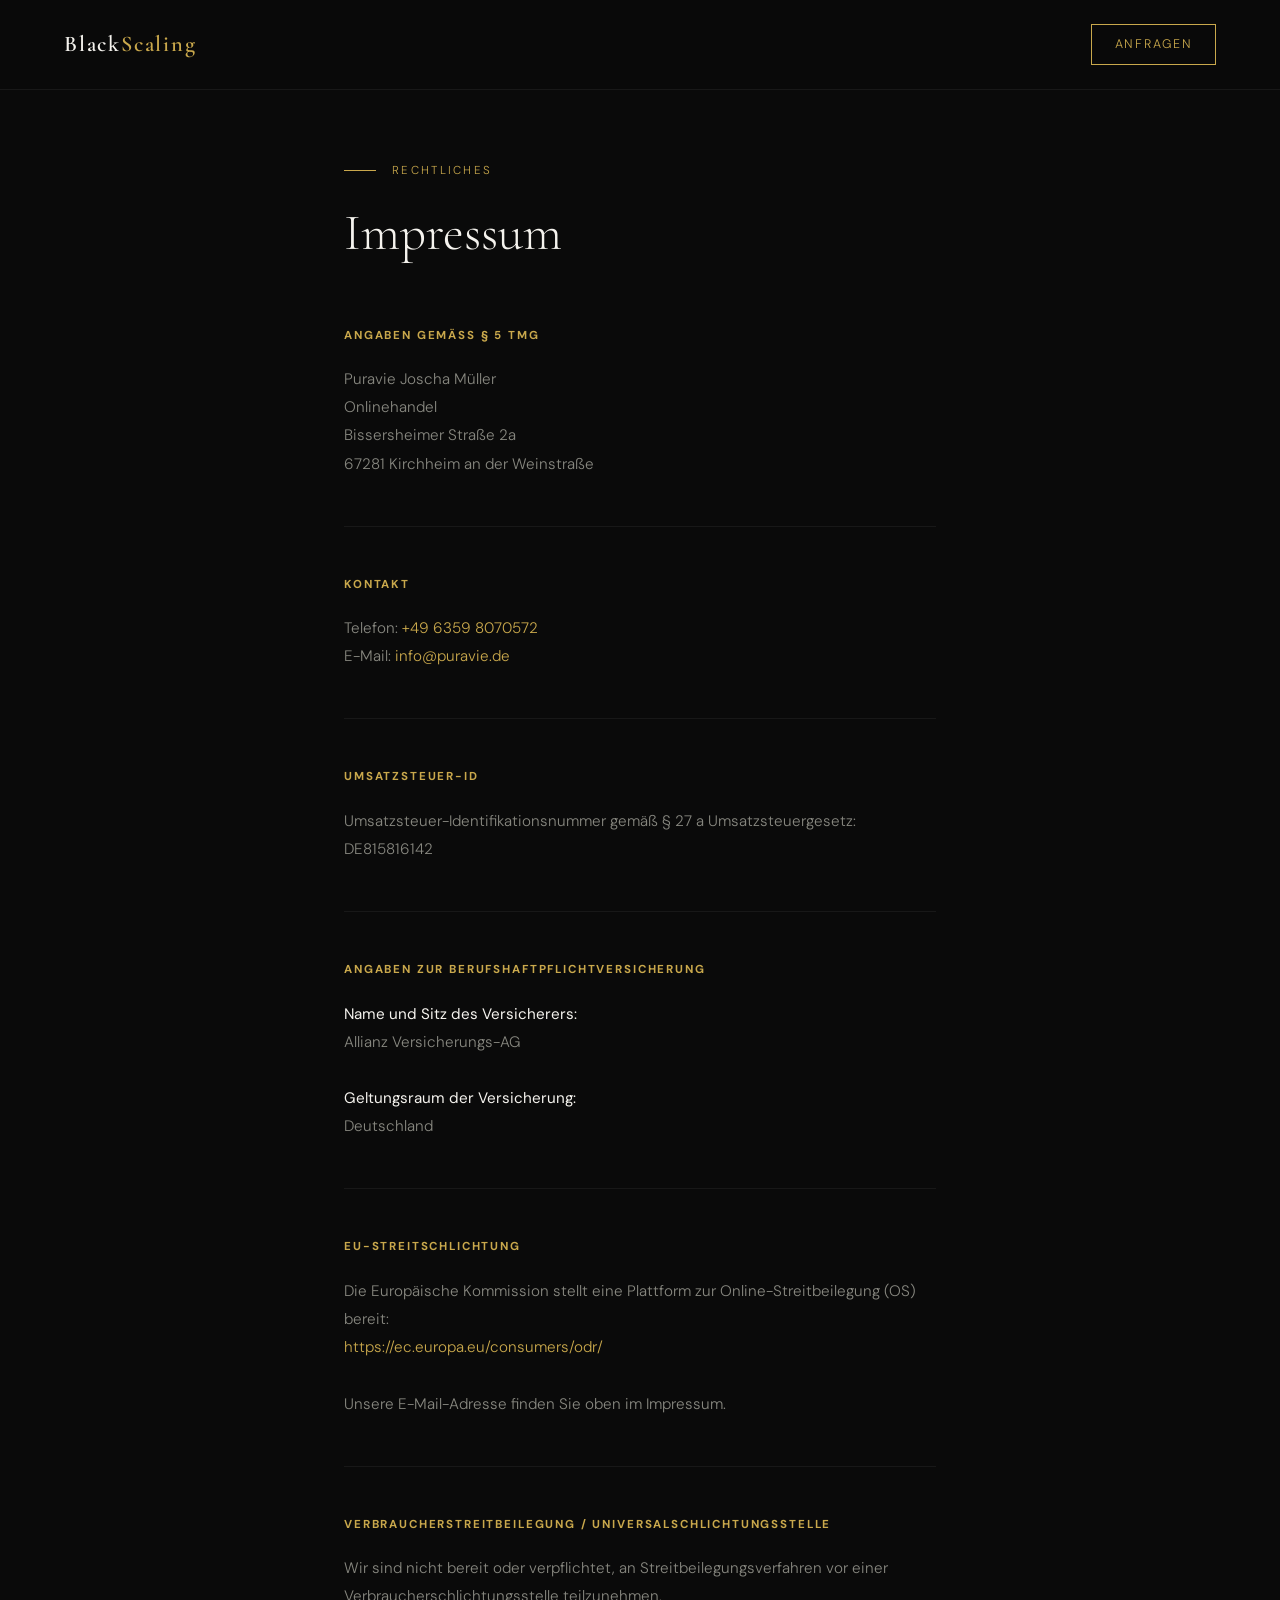
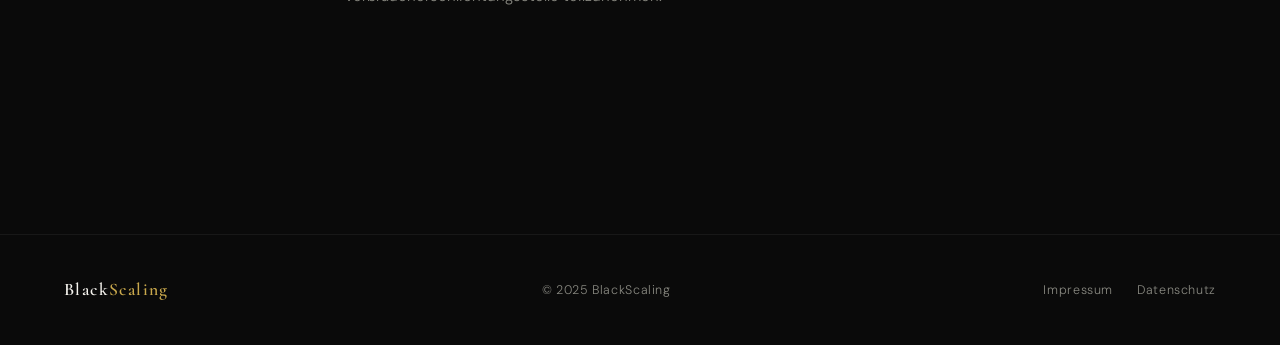
==== impressum.html @ 13b42b0a "feat: services accordion, personal branding updates, new assets - Replace services grid with animate" ====
<!DOCTYPE html>
<html lang="de">
<head>
<meta charset="UTF-8">
<meta name="viewport" content="width=device-width, initial-scale=1.0">
<title>Impressum — BlackScaling</title>
<link rel="preconnect" href="https://fonts.googleapis.com">
<link href="https://fonts.googleapis.com/css2?family=Cormorant+Garamond:wght@300;400;600&family=DM+Sans:wght@300;400;500&display=swap" rel="stylesheet">
<style>
  *, *::before, *::after { box-sizing: border-box; margin: 0; padding: 0; }

  :root {
    --black: #0a0a0a;
    --off-black: #111111;
    --surface: #161616;
    --gold: #c9a84c;
    --gold-light: #e8c97a;
    --white: #f5f3ee;
    --muted: #888880;
    --border: rgba(201,168,76,0.2);
    --border-subtle: rgba(255,255,255,0.06);
  }

  html { scroll-behavior: smooth; }

  body {
    background: var(--black);
    color: var(--white);
    font-family: 'DM Sans', sans-serif;
    font-weight: 300;
    line-height: 1.7;
    overflow-x: hidden;
  }

  /* NAV */
  nav {
    position: fixed;
    top: 0; left: 0; right: 0;
    z-index: 100;
    display: flex;
    justify-content: space-between;
    align-items: center;
    padding: 1.5rem 4rem;
    background: rgba(10,10,10,0.85);
    backdrop-filter: blur(12px);
    border-bottom: 0.5px solid var(--border-subtle);
  }

  .logo {
    font-family: 'Cormorant Garamond', serif;
    font-weight: 600;
    font-size: 1.4rem;
    letter-spacing: 0.08em;
    color: var(--white);
    text-decoration: none;
  }

  .logo span { color: var(--gold); }

  nav a.cta-nav {
    font-size: 0.78rem;
    letter-spacing: 0.14em;
    text-transform: uppercase;
    color: var(--gold);
    text-decoration: none;
    border: 0.5px solid var(--gold);
    padding: 0.55rem 1.4rem;
    transition: background 0.2s, color 0.2s;
  }

  nav a.cta-nav:hover {
    background: var(--gold);
    color: var(--black);
  }

  /* CONTENT */
  main {
    max-width: 720px;
    margin: 0 auto;
    padding: 10rem 4rem 8rem;
  }

  .page-eyebrow {
    font-size: 0.72rem;
    letter-spacing: 0.2em;
    text-transform: uppercase;
    color: var(--gold);
    margin-bottom: 1.5rem;
    display: flex;
    align-items: center;
    gap: 1rem;
  }

  .page-eyebrow::before {
    content: '';
    display: inline-block;
    width: 32px;
    height: 0.5px;
    background: var(--gold);
  }

  h1 {
    font-family: 'Cormorant Garamond', serif;
    font-weight: 300;
    font-size: clamp(2.2rem, 4vw, 3.2rem);
    line-height: 1.1;
    color: var(--white);
    margin-bottom: 4rem;
  }

  .section {
    margin-bottom: 3rem;
    padding-bottom: 3rem;
    border-bottom: 0.5px solid var(--border-subtle);
  }

  .section:last-child {
    border-bottom: none;
  }

  h2 {
    font-size: 0.72rem;
    letter-spacing: 0.16em;
    text-transform: uppercase;
    color: var(--gold);
    margin-bottom: 1.25rem;
  }

  p {
    font-size: 0.95rem;
    color: var(--muted);
    line-height: 1.85;
  }

  a {
    color: var(--gold);
    text-decoration: none;
    transition: opacity 0.2s;
  }

  a:hover { opacity: 0.7; }

  /* FOOTER */
  footer {
    border-top: 0.5px solid var(--border-subtle);
    padding: 2.5rem 4rem;
    display: flex;
    justify-content: space-between;
    align-items: center;
  }

  .footer-logo {
    font-family: 'Cormorant Garamond', serif;
    font-weight: 600;
    font-size: 1.1rem;
    letter-spacing: 0.08em;
    color: var(--white);
    text-decoration: none;
  }

  .footer-logo span { color: var(--gold); }

  .footer-copy {
    font-size: 0.78rem;
    color: var(--muted);
    letter-spacing: 0.05em;
  }

  .footer-links {
    display: flex;
    gap: 1.5rem;
  }

  .footer-links a {
    font-size: 0.78rem;
    color: var(--muted);
    text-decoration: none;
    letter-spacing: 0.05em;
    transition: color 0.2s;
  }

  .footer-links a:hover { color: var(--gold); }

  @media (max-width: 900px) {
    nav { padding: 1.25rem 1.5rem; }
    main { padding: 8rem 1.5rem 5rem; }
    footer { flex-direction: column; gap: 1rem; text-align: center; padding: 2rem 1.5rem; }
    .footer-links { justify-content: center; }
  }
</style>
</head>
<body>

<nav>
  <a href="/" class="logo">Black<span>Scaling</span></a>
  <a href="/#contact" class="cta-nav">Anfragen</a>
</nav>

<main>
  <p class="page-eyebrow">Rechtliches</p>
  <h1>Impressum</h1>

  <div class="section">
    <h2>Angaben gemäß § 5 TMG</h2>
    <p>
      Puravie Joscha Müller<br>
      Onlinehandel<br>
      Bissersheimer Straße 2a<br>
      67281 Kirchheim an der Weinstraße
    </p>
  </div>

  <div class="section">
    <h2>Kontakt</h2>
    <p>
      Telefon: <a href="tel:+4963598070572">+49 6359 8070572</a><br>
      E-Mail: <a href="mailto:info@puravie.de">info@puravie.de</a>
    </p>
  </div>

  <div class="section">
    <h2>Umsatzsteuer-ID</h2>
    <p>
      Umsatzsteuer-Identifikationsnummer gemäß § 27 a Umsatzsteuergesetz:<br>
      DE815816142
    </p>
  </div>

  <div class="section">
    <h2>Angaben zur Berufshaftpflichtversicherung</h2>
    <p>
      <strong style="color: var(--white); font-weight: 400;">Name und Sitz des Versicherers:</strong><br>
      Allianz Versicherungs-AG<br><br>
      <strong style="color: var(--white); font-weight: 400;">Geltungsraum der Versicherung:</strong><br>
      Deutschland
    </p>
  </div>

  <div class="section">
    <h2>EU-Streitschlichtung</h2>
    <p>
      Die Europäische Kommission stellt eine Plattform zur Online-Streitbeilegung (OS) bereit:<br>
      <a href="https://ec.europa.eu/consumers/odr/" target="_blank" rel="noopener">https://ec.europa.eu/consumers/odr/</a><br><br>
      Unsere E-Mail-Adresse finden Sie oben im Impressum.
    </p>
  </div>

  <div class="section">
    <h2>Verbraucherstreitbeilegung / Universalschlichtungsstelle</h2>
    <p>
      Wir sind nicht bereit oder verpflichtet, an Streitbeilegungsverfahren vor einer Verbraucherschlichtungsstelle teilzunehmen.
    </p>
  </div>
</main>

<footer>
  <a href="/" class="footer-logo">Black<span>Scaling</span></a>
  <p class="footer-copy">© 2025 BlackScaling</p>
  <div class="footer-links">
    <a href="/impressum.html">Impressum</a>
    <a href="/datenschutz.html">Datenschutz</a>
  </div>
</footer>

</body>
</html>
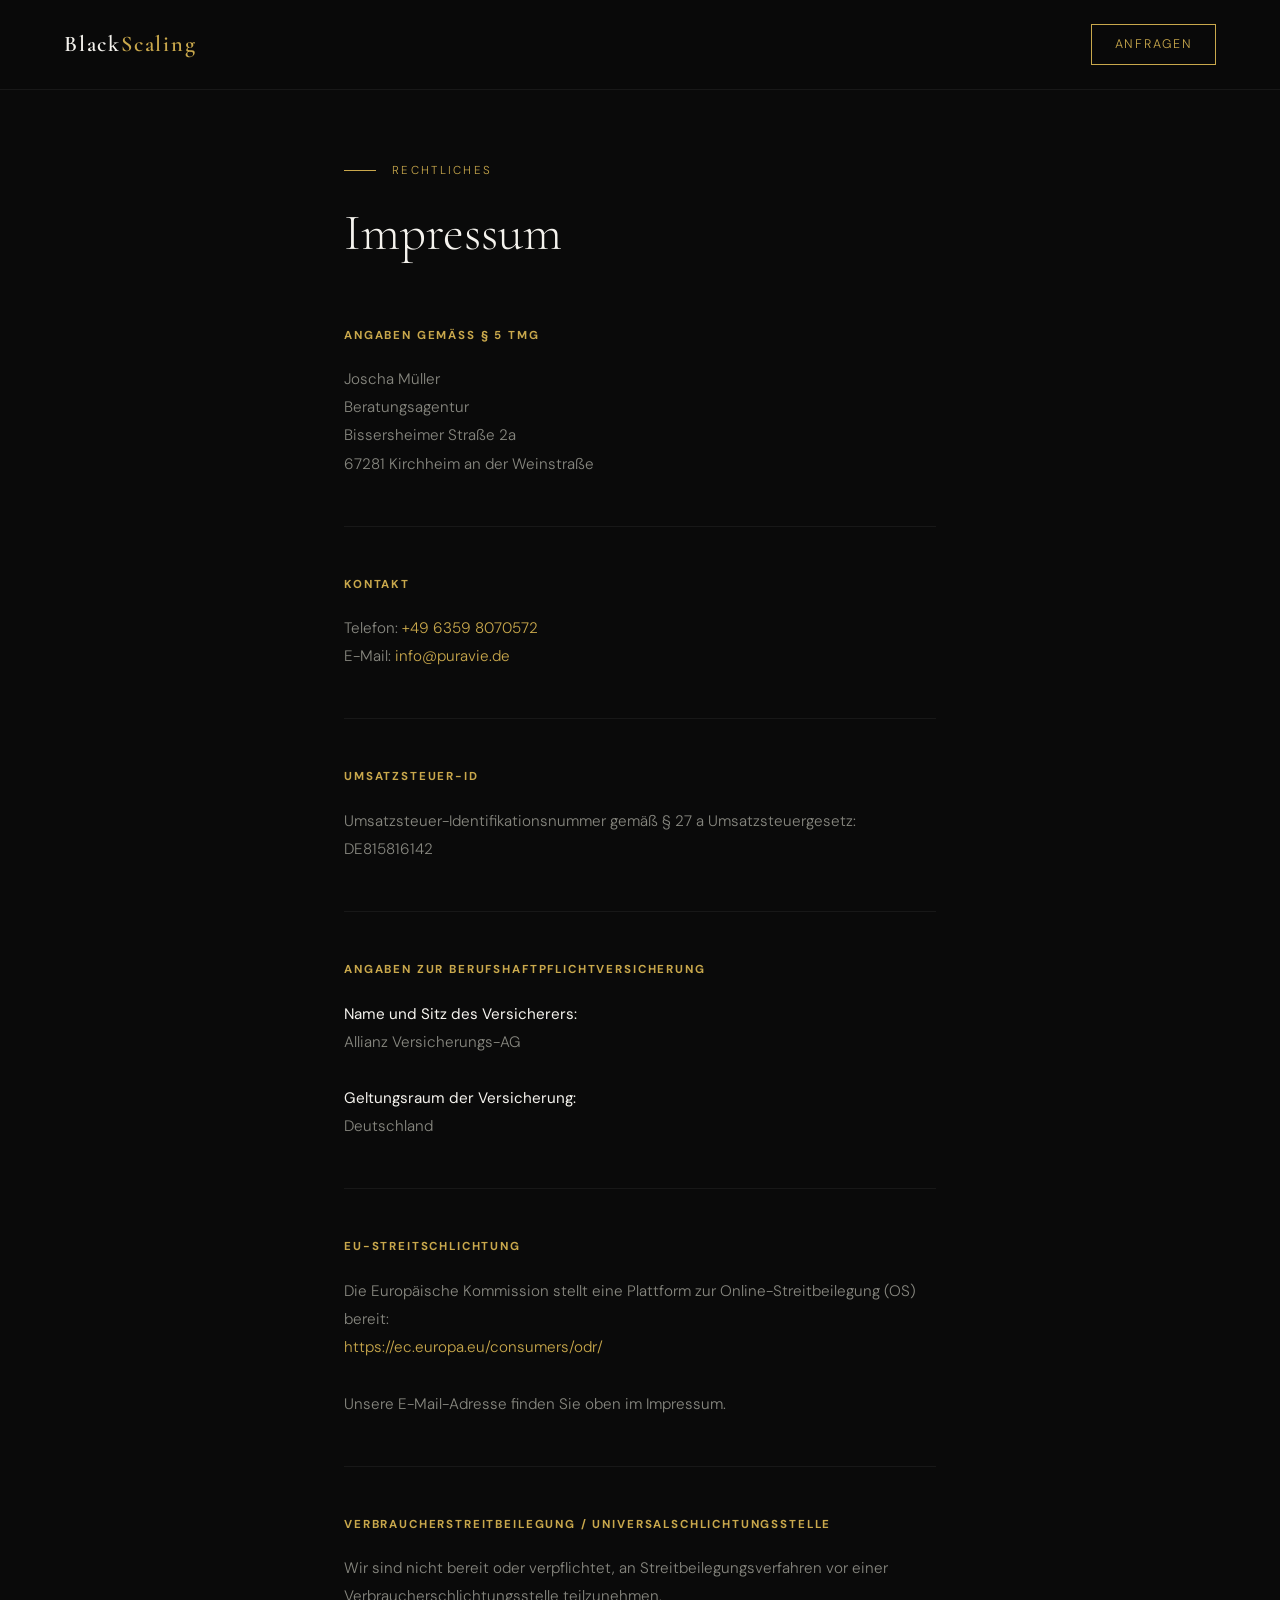
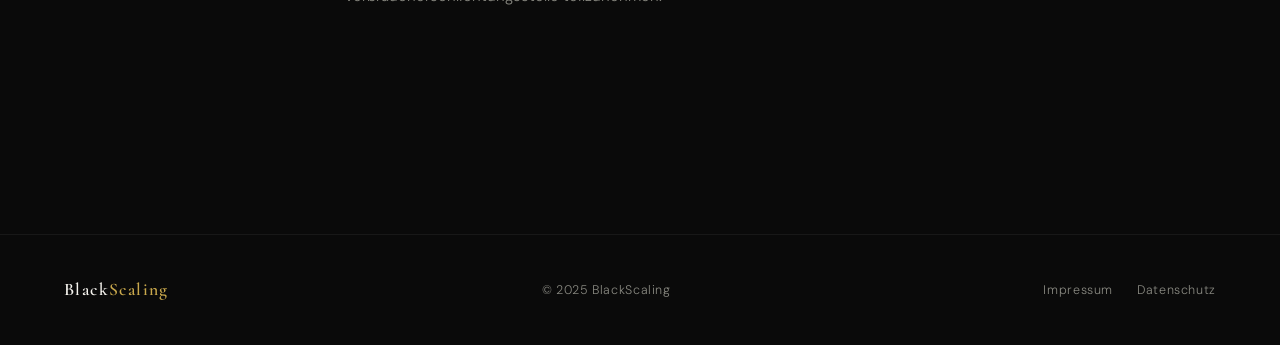
==== commit 07fba942: "fix: update impressum — remove Puravie, change to Beratungsagentur Co-Authored-By: Claude Sonnet 4.6" ====
--- a/impressum.html
+++ b/impressum.html
@@ -203,8 +203,8 @@
   <div class="section">
     <h2>Angaben gemäß § 5 TMG</h2>
     <p>
-      Puravie Joscha Müller<br>
-      Onlinehandel<br>
+      Joscha Müller<br>
+      Beratungsagentur<br>
       Bissersheimer Straße 2a<br>
       67281 Kirchheim an der Weinstraße
     </p>
